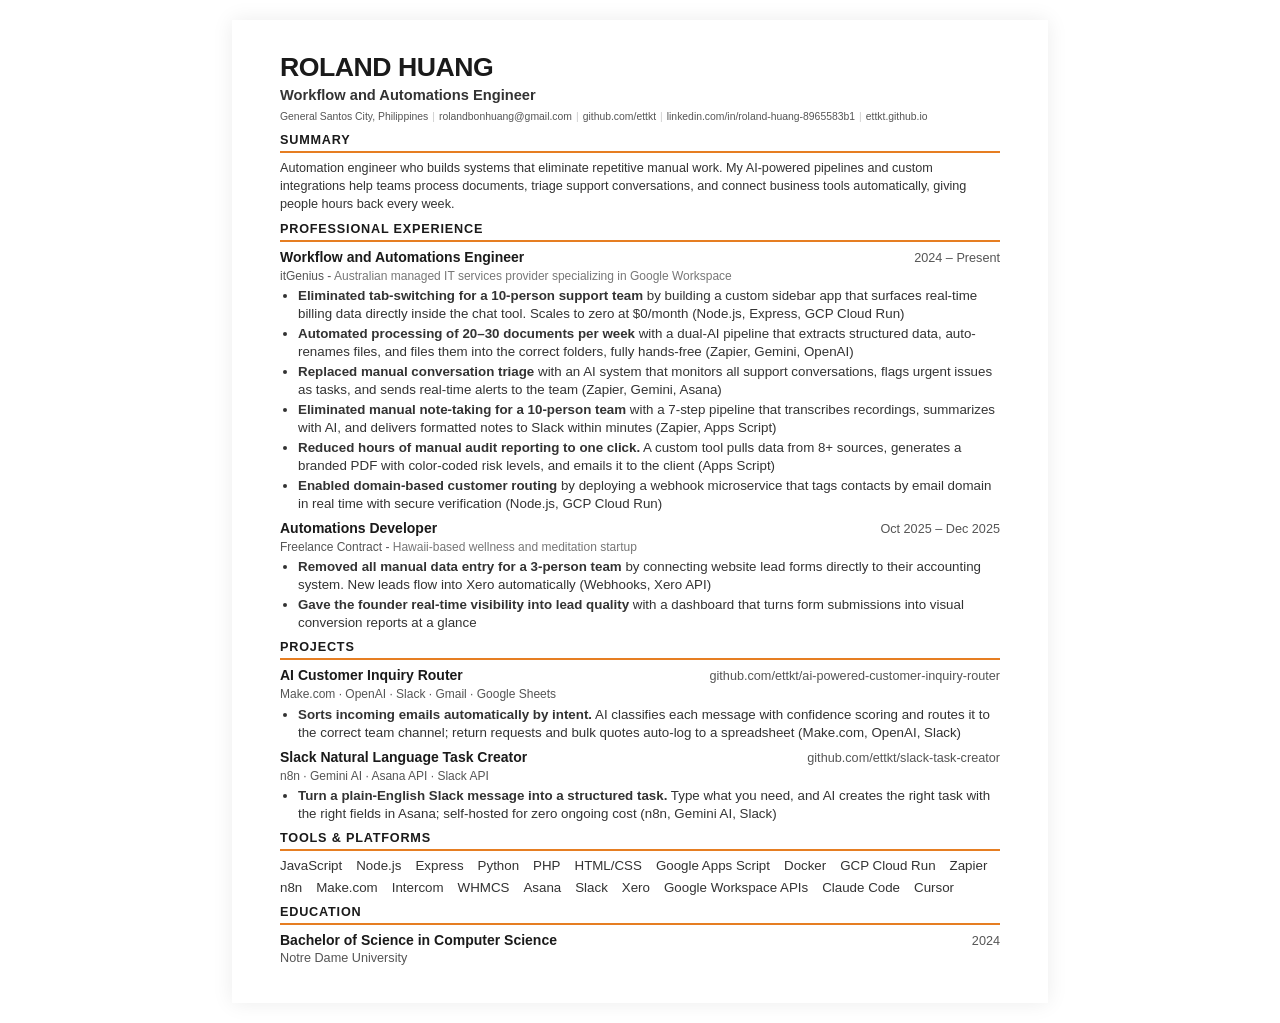
==== resume-flat.html @ 852fd4a8 "Update resume and polish portfolio - Replace resume.html with two versions: resume-linked (clickable" ====
<!DOCTYPE html>
<html lang="en">
<head>
    <meta charset="UTF-8">
    <meta name="viewport" content="width=device-width, initial-scale=1.0">
    <title>Roland Huang - Resume (Print)</title>
    <style>
        @page {
            margin: 0.3in 0.5in;
            size: letter;
        }

        * {
            margin: 0;
            padding: 0;
            box-sizing: border-box;
        }

        body {
            font-family: "Segoe UI", -apple-system, BlinkMacSystemFont, Roboto, Helvetica, Arial, sans-serif;
            color: #1a1a1a;
            background: #fff;
            line-height: 1.35;
            font-size: 10pt;
            max-width: 8.5in;
            margin: 0 auto;
            padding: 0.3in 0.5in;
        }

        /* Header */
        .header {
            margin-bottom: 8px;
        }

        .header h1 {
            font-size: 20pt;
            font-weight: 700;
            letter-spacing: -0.5px;
            margin-bottom: 1px;
        }

        .header .title {
            font-size: 11pt;
            font-weight: 600;
            color: #333;
            margin-bottom: 4px;
        }

        .header .contact {
            font-size: 7.8pt;
            color: #555;
        }

        .header .contact a {
            color: #555;
            text-decoration: none;
        }

        .header .contact span {
            margin: 0 4px;
            color: #ccc;
        }

        /* Sections */
        .section {
            margin-bottom: 7px;
        }

        .section-title {
            font-size: 9.5pt;
            font-weight: 700;
            text-transform: uppercase;
            letter-spacing: 0.8px;
            color: #1a1a1a;
            border-bottom: 2px solid #e67e22;
            padding-bottom: 2px;
            margin-bottom: 6px;
        }

        /* Summary */
        .summary {
            color: #333;
            font-size: 9.5pt;
            line-height: 1.45;
        }

        /* Experience */
        .role {
            margin-bottom: 6px;
        }

        .role:last-child {
            margin-bottom: 0;
        }

        .role-header {
            display: flex;
            justify-content: space-between;
            align-items: baseline;
            margin-bottom: 1px;
        }

        .role-title {
            font-weight: 600;
            font-size: 10.5pt;
        }

        .role-date {
            font-size: 9.5pt;
            color: #555;
            white-space: nowrap;
        }

        .role-company {
            font-size: 9pt;
            color: #555;
            margin-bottom: 3px;
        }

        .role-company em {
            font-style: normal;
            color: #777;
        }

        ul {
            padding-left: 18px;
            margin: 0;
        }

        ul li {
            margin-bottom: 2px;
            color: #333;
        }

        /* Tools */
        .tools-list {
            display: flex;
            flex-wrap: wrap;
            gap: 4px 14px;
            font-size: 10pt;
            color: #333;
        }

        /* Education */
        .edu-header {
            display: flex;
            justify-content: space-between;
            align-items: baseline;
        }

        .edu-degree {
            font-weight: 600;
            font-size: 10.5pt;
        }

        .edu-school {
            font-size: 9.5pt;
            color: #555;
        }

        /* Print */
        @media print {
            body {
                padding: 0;
                margin: 0;
                font-size: 10pt;
                box-shadow: none;
            }
        }

        /* Screen: add a subtle border for preview */
        @media screen {
            body {
                box-shadow: 0 0 20px rgba(0,0,0,0.08);
                margin-top: 20px;
                margin-bottom: 20px;
            }
        }
    </style>
</head>
<body>
    <div class="header">
        <h1>ROLAND HUANG</h1>
        <div class="title">Workflow and Automations Engineer</div>
        <div class="contact">
            General Santos City, Philippines<span>|</span>rolandbonhuang@gmail.com<span>|</span>github.com/ettkt<span>|</span>linkedin.com/in/roland-huang-8965583b1<span>|</span>ettkt.github.io
        </div>
    </div>

    <div class="section">
        <div class="section-title">Summary</div>
        <p class="summary">Automation engineer who builds systems that eliminate repetitive manual work. My AI-powered pipelines and custom integrations help teams process documents, triage support conversations, and connect business tools automatically, giving people hours back every week.</p>
    </div>

    <div class="section">
        <div class="section-title">Professional Experience</div>

        <div class="role">
            <div class="role-header">
                <div class="role-title">Workflow and Automations Engineer</div>
                <div class="role-date">2024 &ndash; Present</div>
            </div>
            <div class="role-company">itGenius - <em>Australian managed IT services provider specializing in Google Workspace</em></div>
            <ul>
                <li><b>Eliminated tab-switching for a 10-person support team</b> by building a custom sidebar app that surfaces real-time billing data directly inside the chat tool. Scales to zero at $0/month (Node.js, Express, GCP Cloud Run)</li>
                <li><b>Automated processing of 20&ndash;30 documents per week</b> with a dual-AI pipeline that extracts structured data, auto-renames files, and files them into the correct folders, fully hands-free (Zapier, Gemini, OpenAI)</li>
                <li><b>Replaced manual conversation triage</b> with an AI system that monitors all support conversations, flags urgent issues as tasks, and sends real-time alerts to the team (Zapier, Gemini, Asana)</li>
                <li><b>Eliminated manual note-taking for a 10-person team</b> with a 7-step pipeline that transcribes recordings, summarizes with AI, and delivers formatted notes to Slack within minutes (Zapier, Apps Script)</li>
                <li><b>Reduced hours of manual audit reporting to one click.</b> A custom tool pulls data from 8+ sources, generates a branded PDF with color-coded risk levels, and emails it to the client (Apps Script)</li>
                <li><b>Enabled domain-based customer routing</b> by deploying a webhook microservice that tags contacts by email domain in real time with secure verification (Node.js, GCP Cloud Run)</li>
            </ul>
        </div>

        <div class="role">
            <div class="role-header">
                <div class="role-title">Automations Developer</div>
                <div class="role-date">Oct 2025 &ndash; Dec 2025</div>
            </div>
            <div class="role-company">Freelance Contract - <em>Hawaii-based wellness and meditation startup</em></div>
            <ul>
                <li><b>Removed all manual data entry for a 3-person team</b> by connecting website lead forms directly to their accounting system. New leads flow into Xero automatically (Webhooks, Xero API)</li>
                <li><b>Gave the founder real-time visibility into lead quality</b> with a dashboard that turns form submissions into visual conversion reports at a glance</li>
            </ul>
        </div>
    </div>

    <div class="section">
        <div class="section-title">Projects</div>
        <div class="role">
            <div class="role-header">
                <div class="role-title">AI Customer Inquiry Router</div>
                <div class="role-date">github.com/ettkt/ai-powered-customer-inquiry-router</div>
            </div>
            <div class="role-company">Make.com &middot; OpenAI &middot; Slack &middot; Gmail &middot; Google Sheets</div>
            <ul>
                <li><b>Sorts incoming emails automatically by intent.</b> AI classifies each message with confidence scoring and routes it to the correct team channel; return requests and bulk quotes auto-log to a spreadsheet (Make.com, OpenAI, Slack)</li>
            </ul>
        </div>
        <div class="role">
            <div class="role-header">
                <div class="role-title">Slack Natural Language Task Creator</div>
                <div class="role-date">github.com/ettkt/slack-task-creator</div>
            </div>
            <div class="role-company">n8n &middot; Gemini AI &middot; Asana API &middot; Slack API</div>
            <ul>
                <li><b>Turn a plain-English Slack message into a structured task.</b> Type what you need, and AI creates the right task with the right fields in Asana; self-hosted for zero ongoing cost (n8n, Gemini AI, Slack)</li>
            </ul>
        </div>
    </div>

    <div class="section">
        <div class="section-title">Tools &amp; Platforms</div>
        <div class="tools-list">
            <div>JavaScript</div>
            <div>Node.js</div>
            <div>Express</div>
            <div>Python</div>
            <div>PHP</div>
            <div>HTML/CSS</div>
            <div>Google Apps Script</div>
            <div>Docker</div>
            <div>GCP Cloud Run</div>
            <div>Zapier</div>
            <div>n8n</div>
            <div>Make.com</div>
            <div>Intercom</div>
            <div>WHMCS</div>
            <div>Asana</div>
            <div>Slack</div>
            <div>Xero</div>
            <div>Google Workspace APIs</div>
            <div>Claude Code</div>
            <div>Cursor</div>
        </div>
    </div>

    <div class="section">
        <div class="section-title">Education</div>
        <div class="edu-header">
            <div class="edu-degree">Bachelor of Science in Computer Science</div>
            <div class="role-date">2024</div>
        </div>
        <div class="edu-school">Notre Dame University</div>
    </div>
</body>
</html>
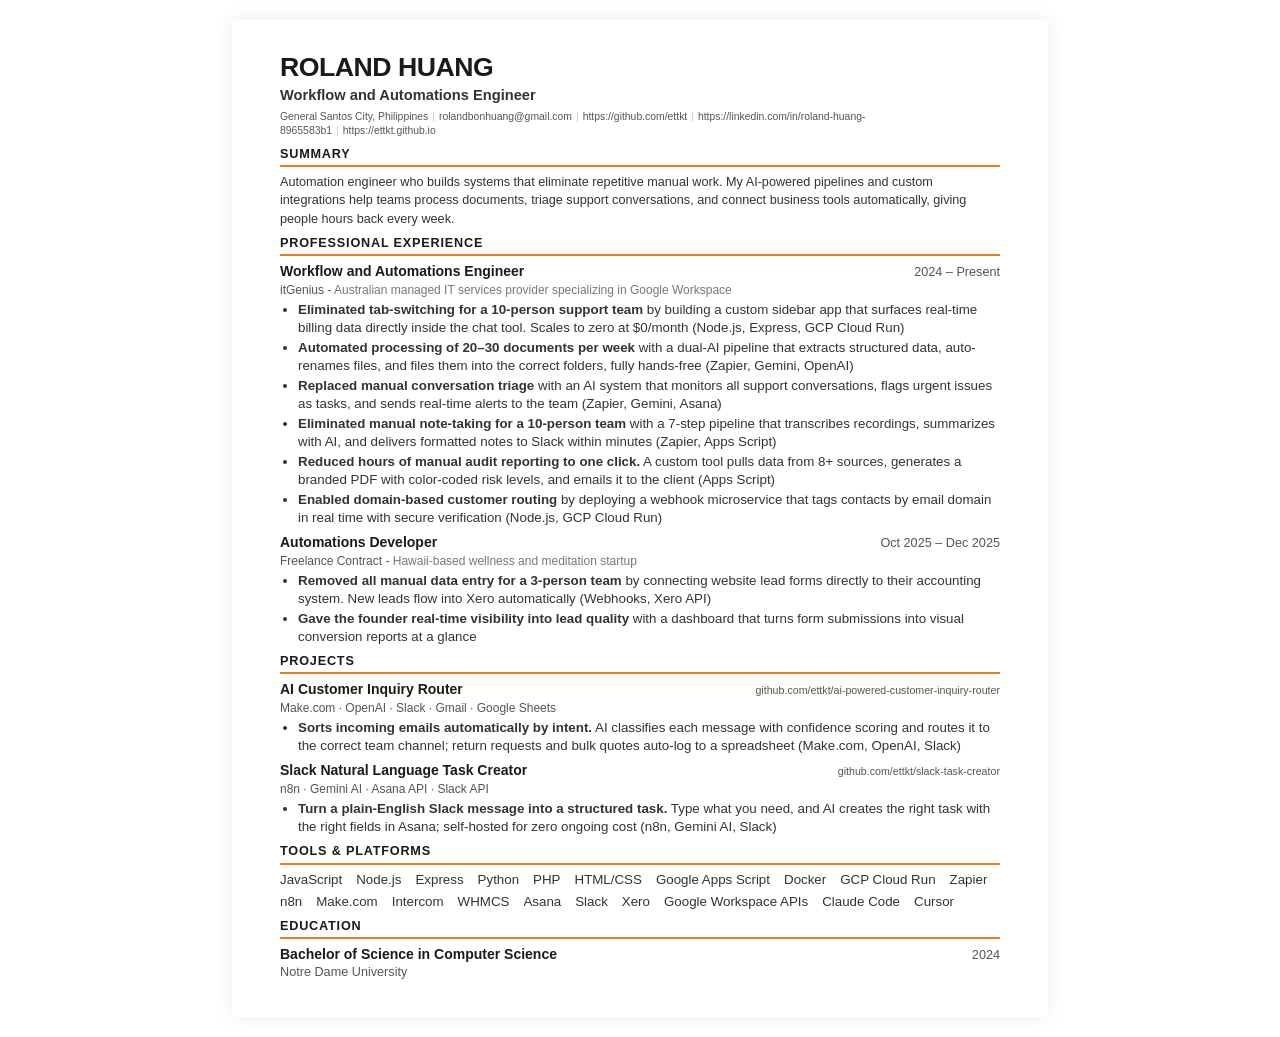
==== commit 137a026b: "Remove em dashes from portfolio and update resume flat version" ====
--- a/resume-flat.html
+++ b/resume-flat.html
@@ -51,11 +51,6 @@
             color: #555;
         }
 
-        .header .contact a {
-            color: #555;
-            text-decoration: none;
-        }
-
         .header .contact span {
             margin: 0 4px;
             color: #ccc;
@@ -183,7 +178,7 @@
         <h1>ROLAND HUANG</h1>
         <div class="title">Workflow and Automations Engineer</div>
         <div class="contact">
-            General Santos City, Philippines<span>|</span>rolandbonhuang@gmail.com<span>|</span>github.com/ettkt<span>|</span>linkedin.com/in/roland-huang-8965583b1<span>|</span>ettkt.github.io
+            General Santos City, Philippines<span>|</span>rolandbonhuang@gmail.com<span>|</span>https://github.com/ettkt<span>|</span>https://linkedin.com/in/roland-huang-8965583b1<span>|</span>https://ettkt.github.io
         </div>
     </div>
 
@@ -229,7 +224,7 @@
         <div class="role">
             <div class="role-header">
                 <div class="role-title">AI Customer Inquiry Router</div>
-                <div class="role-date">github.com/ettkt/ai-powered-customer-inquiry-router</div>
+                <div class="role-date" style="font-size:8pt;">github.com/ettkt/ai-powered-customer-inquiry-router</div>
             </div>
             <div class="role-company">Make.com &middot; OpenAI &middot; Slack &middot; Gmail &middot; Google Sheets</div>
             <ul>
@@ -239,7 +234,7 @@
         <div class="role">
             <div class="role-header">
                 <div class="role-title">Slack Natural Language Task Creator</div>
-                <div class="role-date">github.com/ettkt/slack-task-creator</div>
+                <div class="role-date" style="font-size:8pt;">github.com/ettkt/slack-task-creator</div>
             </div>
             <div class="role-company">n8n &middot; Gemini AI &middot; Asana API &middot; Slack API</div>
             <ul>
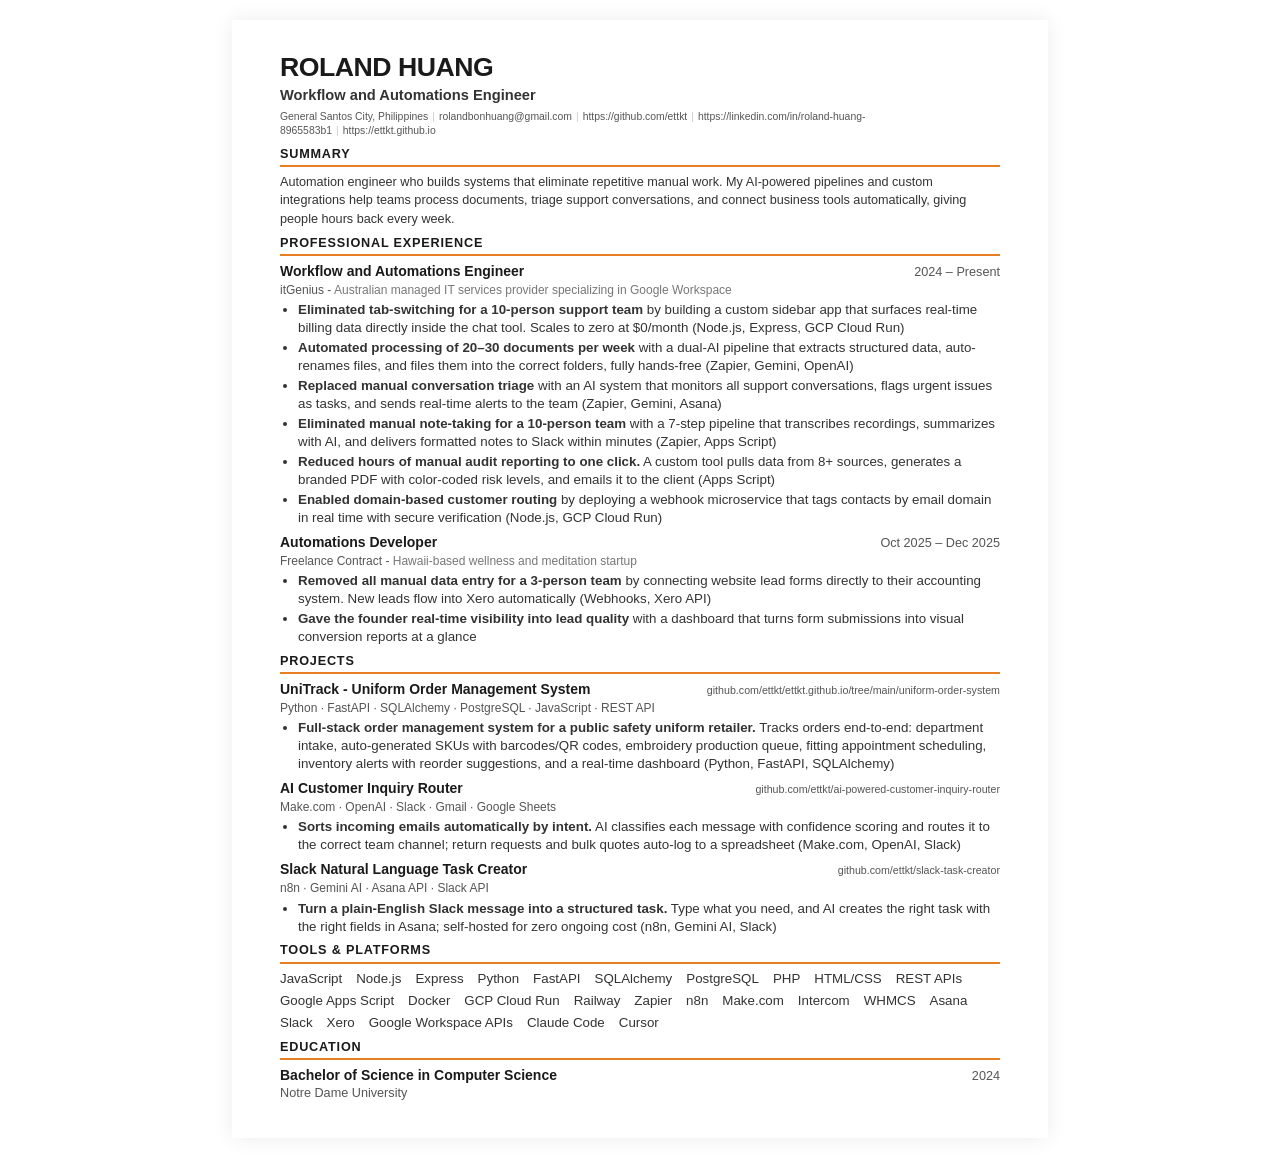
==== commit 155edb3e: "Add UniTrack project and update portfolio for job hunting - Add UniTrack (uniform order management s" ====
--- a/resume-flat.html
+++ b/resume-flat.html
@@ -223,6 +223,16 @@
         <div class="section-title">Projects</div>
         <div class="role">
             <div class="role-header">
+                <div class="role-title">UniTrack - Uniform Order Management System</div>
+                <div class="role-date" style="font-size:8pt;">github.com/ettkt/ettkt.github.io/tree/main/uniform-order-system</div>
+            </div>
+            <div class="role-company">Python &middot; FastAPI &middot; SQLAlchemy &middot; PostgreSQL &middot; JavaScript &middot; REST API</div>
+            <ul>
+                <li><b>Full-stack order management system for a public safety uniform retailer.</b> Tracks orders end-to-end: department intake, auto-generated SKUs with barcodes/QR codes, embroidery production queue, fitting appointment scheduling, inventory alerts with reorder suggestions, and a real-time dashboard (Python, FastAPI, SQLAlchemy)</li>
+            </ul>
+        </div>
+        <div class="role">
+            <div class="role-header">
                 <div class="role-title">AI Customer Inquiry Router</div>
                 <div class="role-date" style="font-size:8pt;">github.com/ettkt/ai-powered-customer-inquiry-router</div>
             </div>
@@ -250,11 +260,16 @@
             <div>Node.js</div>
             <div>Express</div>
             <div>Python</div>
+            <div>FastAPI</div>
+            <div>SQLAlchemy</div>
+            <div>PostgreSQL</div>
             <div>PHP</div>
             <div>HTML/CSS</div>
+            <div>REST APIs</div>
             <div>Google Apps Script</div>
             <div>Docker</div>
             <div>GCP Cloud Run</div>
+            <div>Railway</div>
             <div>Zapier</div>
             <div>n8n</div>
             <div>Make.com</div>
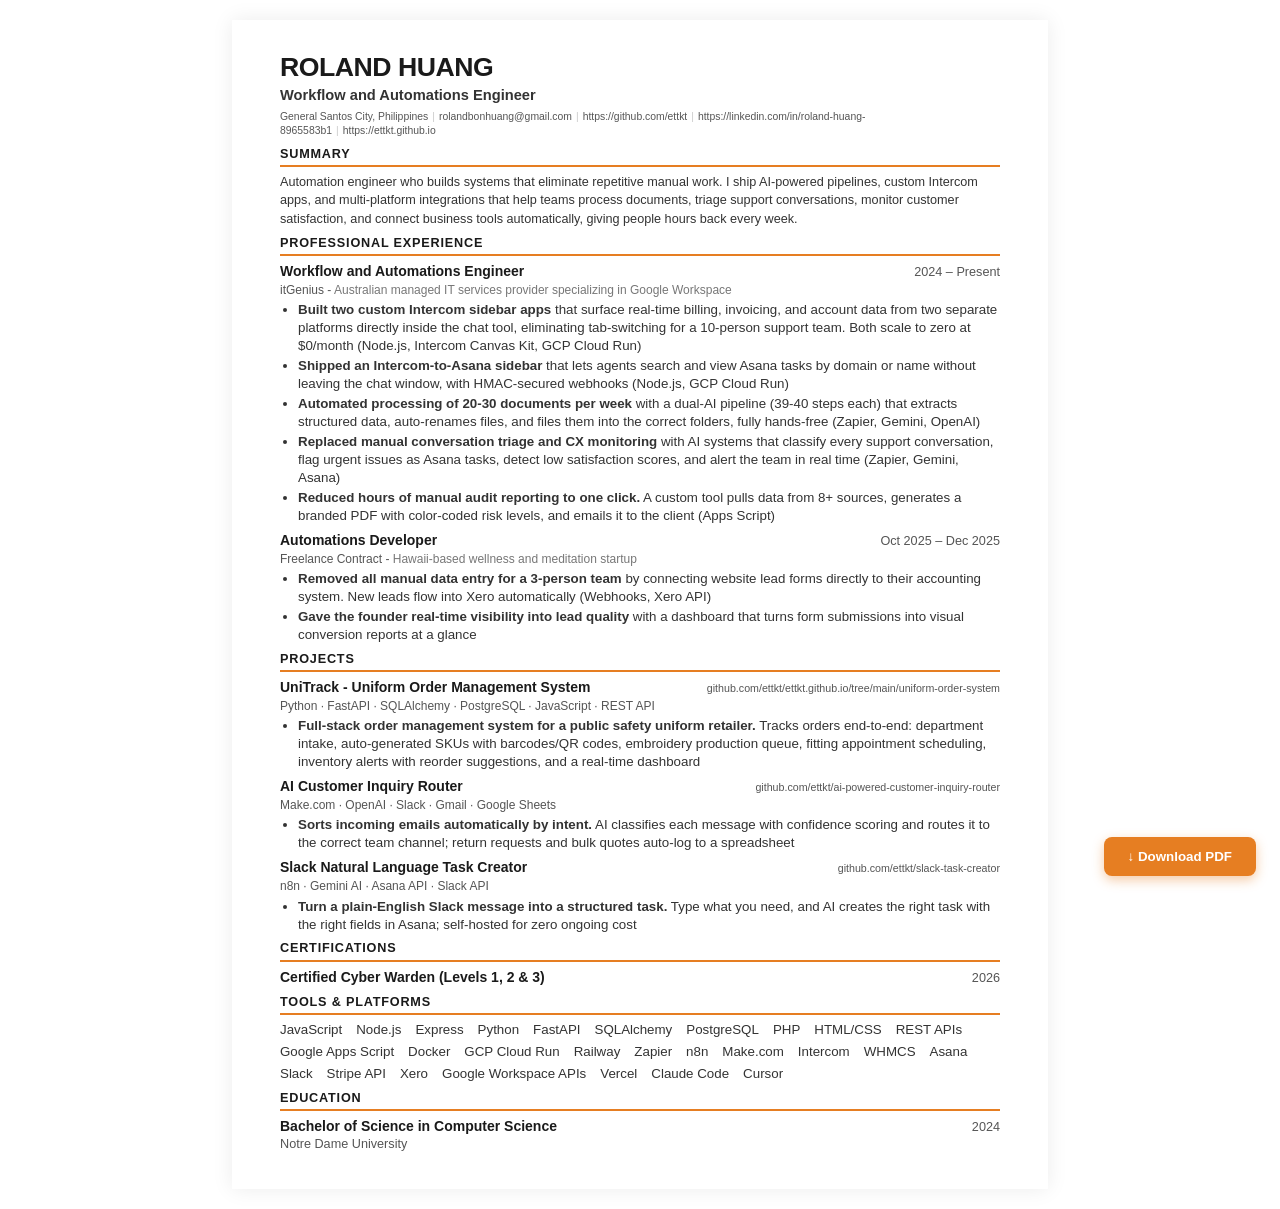
==== commit d3b444b4: "Update portfolio and resume with latest Asana work history - Add new projects: Intercom billing side" ====
--- a/resume-flat.html
+++ b/resume-flat.html
@@ -170,6 +170,39 @@
                 margin-top: 20px;
                 margin-bottom: 20px;
             }
+
+            .download-bar {
+                position: fixed;
+                bottom: 24px;
+                right: 24px;
+                z-index: 100;
+            }
+
+            .download-btn {
+                display: inline-flex;
+                align-items: center;
+                gap: 8px;
+                padding: 12px 24px;
+                background: #e67e22;
+                color: #fff;
+                border: none;
+                border-radius: 8px;
+                font-family: inherit;
+                font-size: 10pt;
+                font-weight: 600;
+                cursor: pointer;
+                box-shadow: 0 4px 12px rgba(230, 126, 34, 0.4);
+                transition: background 0.2s ease, transform 0.2s ease;
+            }
+
+            .download-btn:hover {
+                background: #cf6d17;
+                transform: translateY(-1px);
+            }
+        }
+
+        @media print {
+            .download-bar { display: none !important; }
         }
     </style>
 </head>
@@ -184,7 +217,7 @@
 
     <div class="section">
         <div class="section-title">Summary</div>
-        <p class="summary">Automation engineer who builds systems that eliminate repetitive manual work. My AI-powered pipelines and custom integrations help teams process documents, triage support conversations, and connect business tools automatically, giving people hours back every week.</p>
+        <p class="summary">Automation engineer who builds systems that eliminate repetitive manual work. I ship AI-powered pipelines, custom Intercom apps, and multi-platform integrations that help teams process documents, triage support conversations, monitor customer satisfaction, and connect business tools automatically, giving people hours back every week.</p>
     </div>
 
     <div class="section">
@@ -197,12 +230,11 @@
             </div>
             <div class="role-company">itGenius - <em>Australian managed IT services provider specializing in Google Workspace</em></div>
             <ul>
-                <li><b>Eliminated tab-switching for a 10-person support team</b> by building a custom sidebar app that surfaces real-time billing data directly inside the chat tool. Scales to zero at $0/month (Node.js, Express, GCP Cloud Run)</li>
-                <li><b>Automated processing of 20&ndash;30 documents per week</b> with a dual-AI pipeline that extracts structured data, auto-renames files, and files them into the correct folders, fully hands-free (Zapier, Gemini, OpenAI)</li>
-                <li><b>Replaced manual conversation triage</b> with an AI system that monitors all support conversations, flags urgent issues as tasks, and sends real-time alerts to the team (Zapier, Gemini, Asana)</li>
-                <li><b>Eliminated manual note-taking for a 10-person team</b> with a 7-step pipeline that transcribes recordings, summarizes with AI, and delivers formatted notes to Slack within minutes (Zapier, Apps Script)</li>
+                <li><b>Built two custom Intercom sidebar apps</b> that surface real-time billing, invoicing, and account data from two separate platforms directly inside the chat tool, eliminating tab-switching for a 10-person support team. Both scale to zero at $0/month (Node.js, Intercom Canvas Kit, GCP Cloud Run)</li>
+                <li><b>Shipped an Intercom-to-Asana sidebar</b> that lets agents search and view Asana tasks by domain or name without leaving the chat window, with HMAC-secured webhooks (Node.js, GCP Cloud Run)</li>
+                <li><b>Automated processing of 20-30 documents per week</b> with a dual-AI pipeline (39-40 steps each) that extracts structured data, auto-renames files, and files them into the correct folders, fully hands-free (Zapier, Gemini, OpenAI)</li>
+                <li><b>Replaced manual conversation triage and CX monitoring</b> with AI systems that classify every support conversation, flag urgent issues as Asana tasks, detect low satisfaction scores, and alert the team in real time (Zapier, Gemini, Asana)</li>
                 <li><b>Reduced hours of manual audit reporting to one click.</b> A custom tool pulls data from 8+ sources, generates a branded PDF with color-coded risk levels, and emails it to the client (Apps Script)</li>
-                <li><b>Enabled domain-based customer routing</b> by deploying a webhook microservice that tags contacts by email domain in real time with secure verification (Node.js, GCP Cloud Run)</li>
             </ul>
         </div>
 
@@ -228,7 +260,7 @@
             </div>
             <div class="role-company">Python &middot; FastAPI &middot; SQLAlchemy &middot; PostgreSQL &middot; JavaScript &middot; REST API</div>
             <ul>
-                <li><b>Full-stack order management system for a public safety uniform retailer.</b> Tracks orders end-to-end: department intake, auto-generated SKUs with barcodes/QR codes, embroidery production queue, fitting appointment scheduling, inventory alerts with reorder suggestions, and a real-time dashboard (Python, FastAPI, SQLAlchemy)</li>
+                <li><b>Full-stack order management system for a public safety uniform retailer.</b> Tracks orders end-to-end: department intake, auto-generated SKUs with barcodes/QR codes, embroidery production queue, fitting appointment scheduling, inventory alerts with reorder suggestions, and a real-time dashboard</li>
             </ul>
         </div>
         <div class="role">
@@ -238,7 +270,7 @@
             </div>
             <div class="role-company">Make.com &middot; OpenAI &middot; Slack &middot; Gmail &middot; Google Sheets</div>
             <ul>
-                <li><b>Sorts incoming emails automatically by intent.</b> AI classifies each message with confidence scoring and routes it to the correct team channel; return requests and bulk quotes auto-log to a spreadsheet (Make.com, OpenAI, Slack)</li>
+                <li><b>Sorts incoming emails automatically by intent.</b> AI classifies each message with confidence scoring and routes it to the correct team channel; return requests and bulk quotes auto-log to a spreadsheet</li>
             </ul>
         </div>
         <div class="role">
@@ -248,8 +280,18 @@
             </div>
             <div class="role-company">n8n &middot; Gemini AI &middot; Asana API &middot; Slack API</div>
             <ul>
-                <li><b>Turn a plain-English Slack message into a structured task.</b> Type what you need, and AI creates the right task with the right fields in Asana; self-hosted for zero ongoing cost (n8n, Gemini AI, Slack)</li>
-            </ul>
+                <li><b>Turn a plain-English Slack message into a structured task.</b> Type what you need, and AI creates the right task with the right fields in Asana; self-hosted for zero ongoing cost</li>
+            </ul>
+        </div>
+    </div>
+
+    <div class="section">
+        <div class="section-title">Certifications</div>
+        <div class="role">
+            <div class="role-header">
+                <div class="role-title">Certified Cyber Warden (Levels 1, 2 &amp; 3)</div>
+                <div class="role-date">2026</div>
+            </div>
         </div>
     </div>
 
@@ -277,8 +319,10 @@
             <div>WHMCS</div>
             <div>Asana</div>
             <div>Slack</div>
+            <div>Stripe API</div>
             <div>Xero</div>
             <div>Google Workspace APIs</div>
+            <div>Vercel</div>
             <div>Claude Code</div>
             <div>Cursor</div>
         </div>
@@ -292,5 +336,9 @@
         </div>
         <div class="edu-school">Notre Dame University</div>
     </div>
+
+    <div class="download-bar">
+        <button class="download-btn" onclick="window.print()">&#8595; Download PDF</button>
+    </div>
 </body>
 </html>
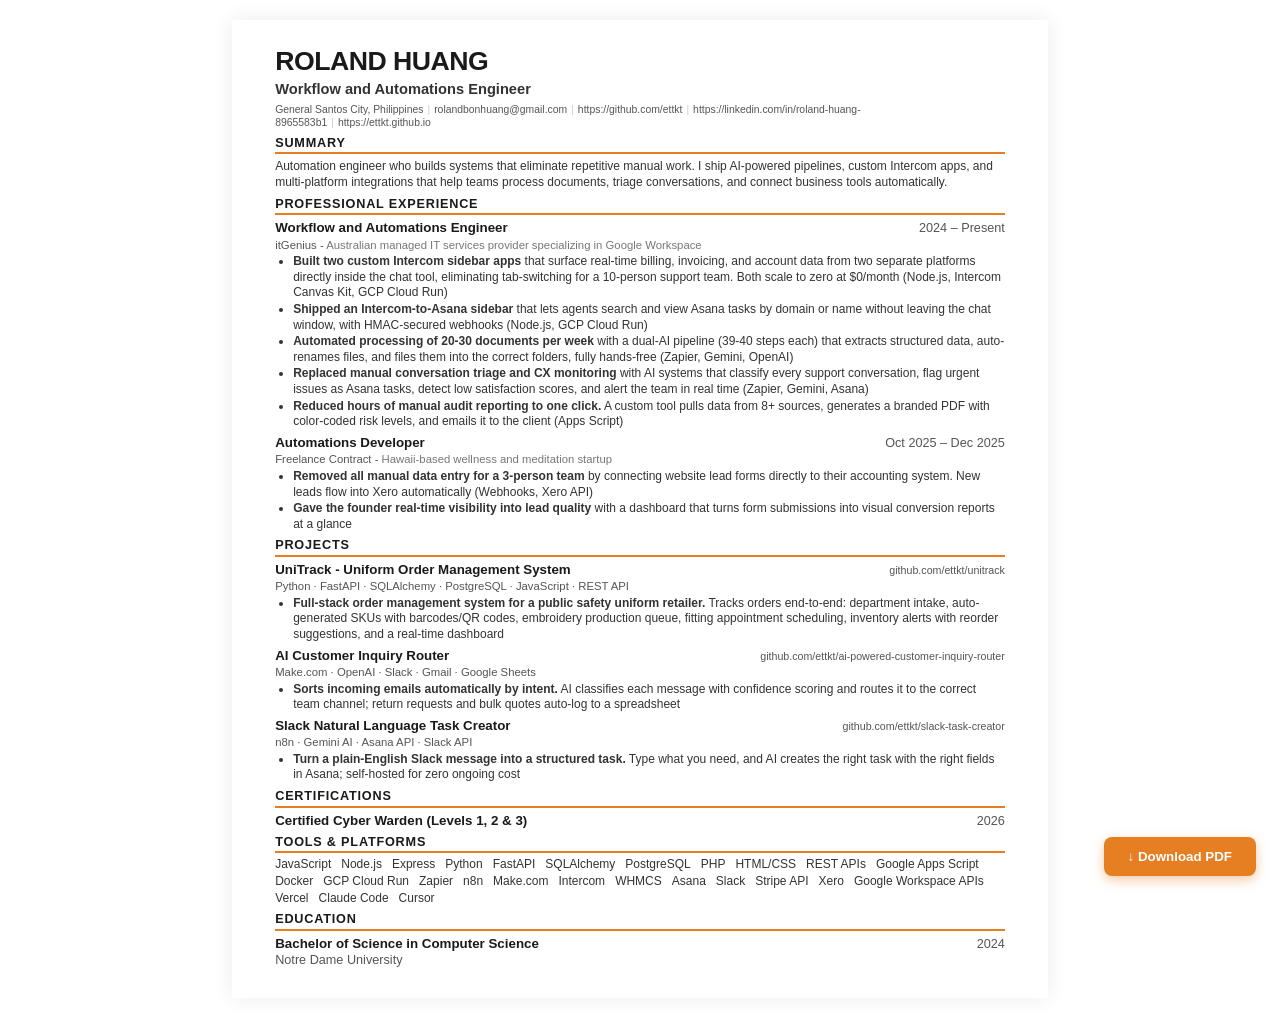
==== commit 3111f4fa: "Move UniTrack to private repo and fit resume to one page - Moved uniform-order-system/ to ettkt/unit" ====
--- a/resume-flat.html
+++ b/resume-flat.html
@@ -6,7 +6,7 @@
     <title>Roland Huang - Resume (Print)</title>
     <style>
         @page {
-            margin: 0.3in 0.5in;
+            margin: 0.25in 0.45in;
             size: letter;
         }
 
@@ -20,16 +20,16 @@
             font-family: "Segoe UI", -apple-system, BlinkMacSystemFont, Roboto, Helvetica, Arial, sans-serif;
             color: #1a1a1a;
             background: #fff;
-            line-height: 1.35;
-            font-size: 10pt;
+            line-height: 1.3;
+            font-size: 9.5pt;
             max-width: 8.5in;
             margin: 0 auto;
-            padding: 0.3in 0.5in;
+            padding: 0.25in 0.45in;
         }
 
         /* Header */
         .header {
-            margin-bottom: 8px;
+            margin-bottom: 5px;
         }
 
         .header h1 {
@@ -58,7 +58,7 @@
 
         /* Sections */
         .section {
-            margin-bottom: 7px;
+            margin-bottom: 5px;
         }
 
         .section-title {
@@ -68,20 +68,20 @@
             letter-spacing: 0.8px;
             color: #1a1a1a;
             border-bottom: 2px solid #e67e22;
-            padding-bottom: 2px;
-            margin-bottom: 6px;
+            padding-bottom: 1px;
+            margin-bottom: 4px;
         }
 
         /* Summary */
         .summary {
             color: #333;
-            font-size: 9.5pt;
-            line-height: 1.45;
+            font-size: 9pt;
+            line-height: 1.35;
         }
 
         /* Experience */
         .role {
-            margin-bottom: 6px;
+            margin-bottom: 4px;
         }
 
         .role:last-child {
@@ -97,7 +97,7 @@
 
         .role-title {
             font-weight: 600;
-            font-size: 10.5pt;
+            font-size: 10pt;
         }
 
         .role-date {
@@ -107,9 +107,9 @@
         }
 
         .role-company {
-            font-size: 9pt;
+            font-size: 8.5pt;
             color: #555;
-            margin-bottom: 3px;
+            margin-bottom: 2px;
         }
 
         .role-company em {
@@ -123,16 +123,17 @@
         }
 
         ul li {
-            margin-bottom: 2px;
+            margin-bottom: 1px;
             color: #333;
+            font-size: 9pt;
         }
 
         /* Tools */
         .tools-list {
             display: flex;
             flex-wrap: wrap;
-            gap: 4px 14px;
-            font-size: 10pt;
+            gap: 1px 10px;
+            font-size: 9pt;
             color: #333;
         }
 
@@ -145,7 +146,7 @@
 
         .edu-degree {
             font-weight: 600;
-            font-size: 10.5pt;
+            font-size: 10pt;
         }
 
         .edu-school {
@@ -217,7 +218,7 @@
 
     <div class="section">
         <div class="section-title">Summary</div>
-        <p class="summary">Automation engineer who builds systems that eliminate repetitive manual work. I ship AI-powered pipelines, custom Intercom apps, and multi-platform integrations that help teams process documents, triage support conversations, monitor customer satisfaction, and connect business tools automatically, giving people hours back every week.</p>
+        <p class="summary">Automation engineer who builds systems that eliminate repetitive manual work. I ship AI-powered pipelines, custom Intercom apps, and multi-platform integrations that help teams process documents, triage conversations, and connect business tools automatically.</p>
     </div>
 
     <div class="section">
@@ -256,7 +257,7 @@
         <div class="role">
             <div class="role-header">
                 <div class="role-title">UniTrack - Uniform Order Management System</div>
-                <div class="role-date" style="font-size:8pt;">github.com/ettkt/ettkt.github.io/tree/main/uniform-order-system</div>
+                <div class="role-date" style="font-size:8pt;">github.com/ettkt/unitrack</div>
             </div>
             <div class="role-company">Python &middot; FastAPI &middot; SQLAlchemy &middot; PostgreSQL &middot; JavaScript &middot; REST API</div>
             <ul>
@@ -311,7 +312,7 @@
             <div>Google Apps Script</div>
             <div>Docker</div>
             <div>GCP Cloud Run</div>
-            <div>Railway</div>
+
             <div>Zapier</div>
             <div>n8n</div>
             <div>Make.com</div>
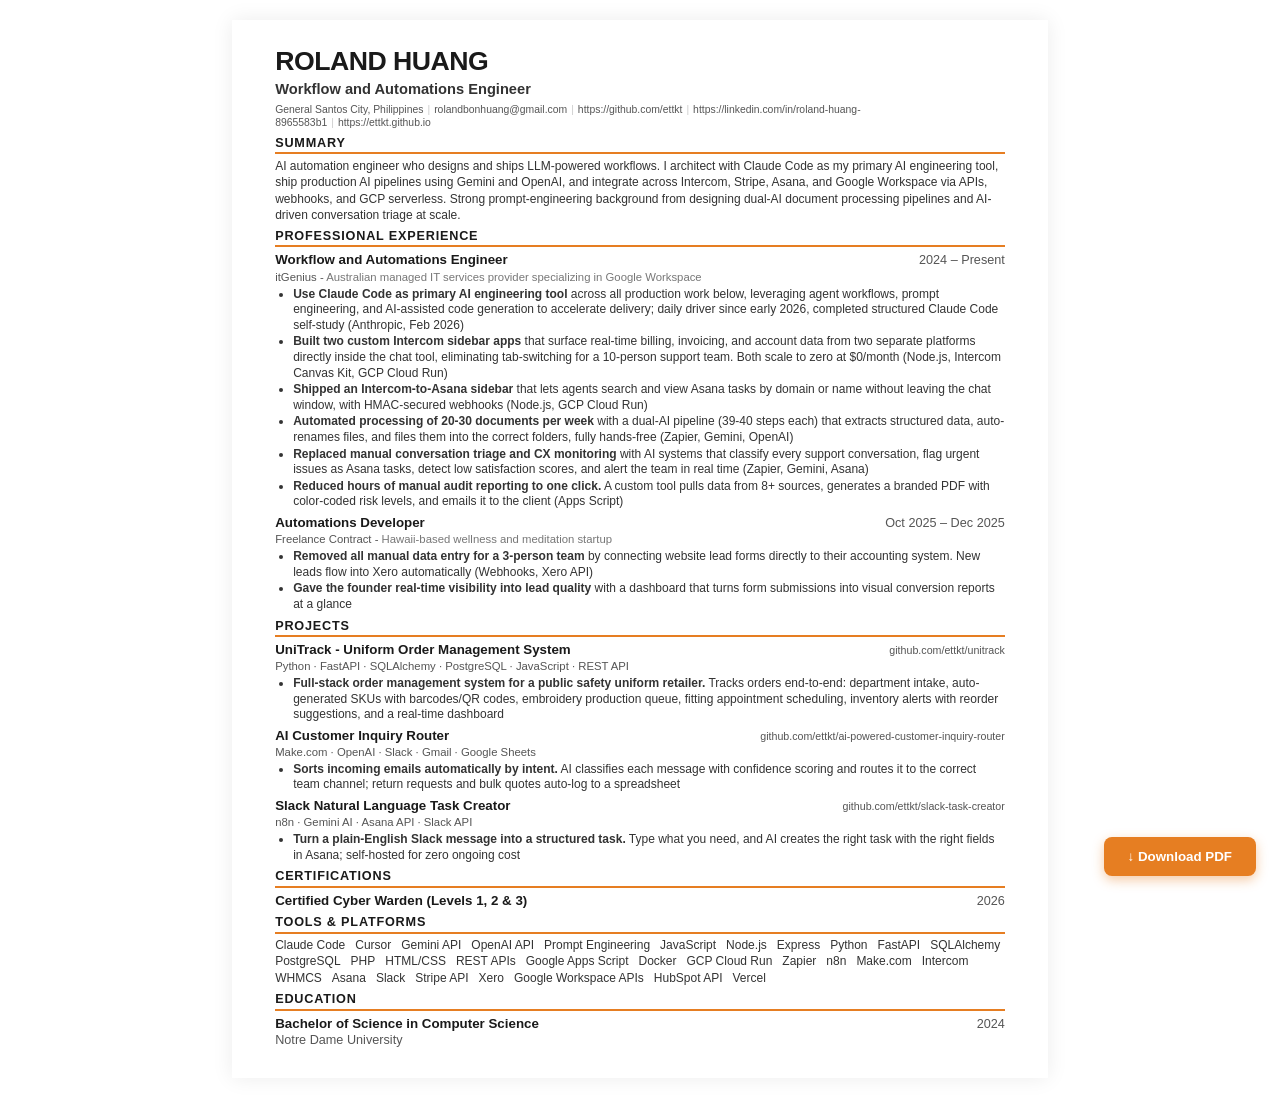
==== commit aae3b1de: "Refocus portfolio with AI/Claude positioning and recent work - Reframe About section to lead with Cl" ====
--- a/resume-flat.html
+++ b/resume-flat.html
@@ -218,7 +218,7 @@
 
     <div class="section">
         <div class="section-title">Summary</div>
-        <p class="summary">Automation engineer who builds systems that eliminate repetitive manual work. I ship AI-powered pipelines, custom Intercom apps, and multi-platform integrations that help teams process documents, triage conversations, and connect business tools automatically.</p>
+        <p class="summary">AI automation engineer who designs and ships LLM-powered workflows. I architect with Claude Code as my primary AI engineering tool, ship production AI pipelines using Gemini and OpenAI, and integrate across Intercom, Stripe, Asana, and Google Workspace via APIs, webhooks, and GCP serverless. Strong prompt-engineering background from designing dual-AI document processing pipelines and AI-driven conversation triage at scale.</p>
     </div>
 
     <div class="section">
@@ -231,6 +231,7 @@
             </div>
             <div class="role-company">itGenius - <em>Australian managed IT services provider specializing in Google Workspace</em></div>
             <ul>
+                <li><b>Use Claude Code as primary AI engineering tool</b> across all production work below, leveraging agent workflows, prompt engineering, and AI-assisted code generation to accelerate delivery; daily driver since early 2026, completed structured Claude Code self-study (Anthropic, Feb 2026)</li>
                 <li><b>Built two custom Intercom sidebar apps</b> that surface real-time billing, invoicing, and account data from two separate platforms directly inside the chat tool, eliminating tab-switching for a 10-person support team. Both scale to zero at $0/month (Node.js, Intercom Canvas Kit, GCP Cloud Run)</li>
                 <li><b>Shipped an Intercom-to-Asana sidebar</b> that lets agents search and view Asana tasks by domain or name without leaving the chat window, with HMAC-secured webhooks (Node.js, GCP Cloud Run)</li>
                 <li><b>Automated processing of 20-30 documents per week</b> with a dual-AI pipeline (39-40 steps each) that extracts structured data, auto-renames files, and files them into the correct folders, fully hands-free (Zapier, Gemini, OpenAI)</li>
@@ -299,6 +300,12 @@
     <div class="section">
         <div class="section-title">Tools &amp; Platforms</div>
         <div class="tools-list">
+            <div>Claude Code</div>
+            <div>Cursor</div>
+            <div>Gemini API</div>
+            <div>OpenAI API</div>
+            <div>Prompt Engineering</div>
+
             <div>JavaScript</div>
             <div>Node.js</div>
             <div>Express</div>
@@ -323,9 +330,8 @@
             <div>Stripe API</div>
             <div>Xero</div>
             <div>Google Workspace APIs</div>
+            <div>HubSpot API</div>
             <div>Vercel</div>
-            <div>Claude Code</div>
-            <div>Cursor</div>
         </div>
     </div>
 
